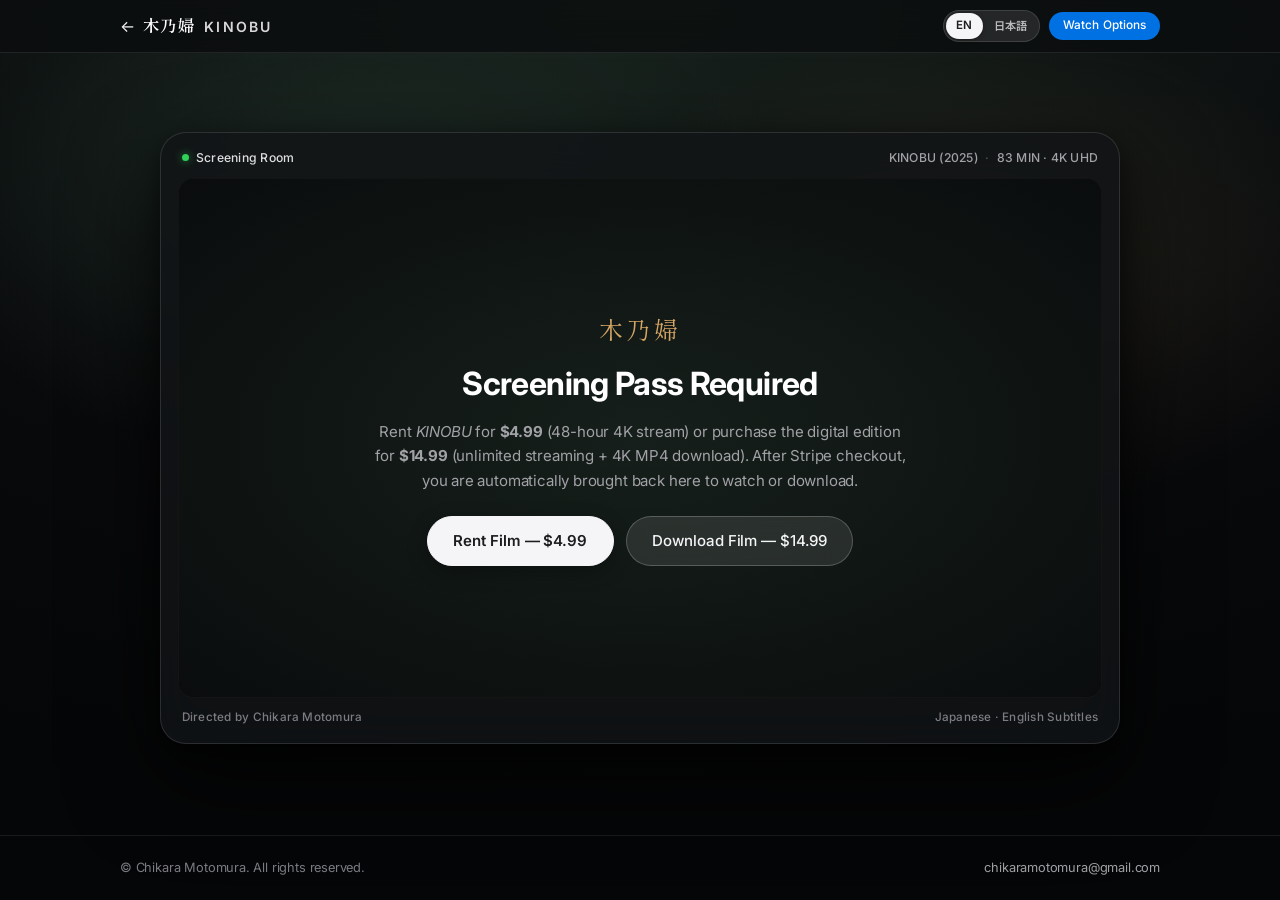
==== watch.html @ b0a020ab "Initial release: KINOBU (木乃婦) bilingual Apple Modern website & Stripe connector" ====
<!doctype html>
<html lang="en">
<head>
  <meta charset="utf-8">
  <meta name="viewport" content="width=device-width, initial-scale=1, viewport-fit=cover">
  <meta name="robots" content="noindex, nofollow">
  <title>Screening Room — KINOBU (木乃婦)</title>
  <link rel="icon" type="image/svg+xml" href="assets/favicon.svg">
  <meta name="theme-color" content="#090a0b">

  <link rel="preconnect" href="https://fonts.googleapis.com">
  <link rel="preconnect" href="https://fonts.gstatic.com" crossorigin>
  <link href="https://fonts.googleapis.com/css2?family=Inter:wght@300;400;500;600;700&family=Noto+Sans+JP:wght@400;500;600;700&family=Shippori+Mincho:wght@400;500;600&display=swap" rel="stylesheet">

  <link rel="stylesheet" href="styles.css">
</head>
<body class="watch-room" id="watch-player-root">
  <a class="skip-link" href="#watch-screen" data-i18n="watchRoom.skip">Skip to player</a>

  <!-- Frosted Glass Screening Room Bar -->
  <nav class="site-nav" aria-label="Screening room navigation">
    <div class="site-nav-inner">
      <a class="site-nav-brand" href="./" data-i18n-aria="watchRoom.backAria">
        <span aria-hidden="true">&larr;</span>
        <span class="brand-kanji" lang="ja">木乃婦</span>
        <span class="brand-roman">KINOBU</span>
      </a>

      <div class="site-nav-controls">
        <div class="lang-switch" role="group" aria-label="Language">
          <button type="button" class="lang-btn is-active" data-set-lang="en" aria-pressed="true" lang="en">EN</button>
          <button type="button" class="lang-btn" data-set-lang="ja" aria-pressed="false" lang="ja">日本語</button>
        </div>
        <a class="nav-watch-pill" href="./#watch" id="watch-nav-upgrade" data-i18n="watchRoom.options">Watch Options</a>
      </div>
    </div>
  </nav>

  <main class="watch-main" id="watch-screen">
    <div class="hero-ambient" aria-hidden="true"></div>

    <div class="watch-stage">
      <div class="cinema-frame" role="region" aria-label="KINOBU full film player" data-i18n-aria="watchRoom.vfAria">
        <div class="cinema-bar cinema-bar--top">
          <div class="cinema-meta">
            <span class="cinema-live-dot" aria-hidden="true"></span>
            <span id="watch-hud-mode" data-i18n="watchRoom.modeDefault">Screening Room</span>
          </div>
          <div class="cinema-meta cinema-meta--dim">
            <span class="watch-hide-xs">KINOBU (2025)</span>
            <span class="cinema-sep watch-hide-xs" aria-hidden="true">&middot;</span>
            <span>83 MIN &middot; 4K UHD</span>
          </div>
        </div>

        <div class="cinema-screen" id="watch-cinema-screen">
          <video
            id="film-video"
            controls
            playsinline
            preload="metadata"
            controlslist="nodownload"
            poster="assets/trailer-poster.jpg"
            hidden
          ></video>

          <div class="watch-gate-message" id="watch-gate">
            <span class="watch-gate-seal" lang="ja" aria-hidden="true">木乃婦</span>
            <h1 class="watch-gate-title" id="watch-gate-title" data-i18n="watchRoom.gateTitle">Screening Pass Required</h1>
            <p class="watch-gate-copy" id="watch-gate-copy" data-i18n-html="watchRoom.gateCopy">
              Rent <em>KINOBU</em> for <strong>$4.99</strong> (48-hour 4K stream) or purchase the digital edition for <strong>$14.99</strong> (unlimited streaming + 4K MP4 download). After Stripe checkout, you are automatically brought back here to watch or download.
            </p>
            <div class="watch-gate-actions">
              <a class="btn btn--hero-primary" id="watch-gate-rent" href="./#watch" rel="noopener" data-i18n="watchRoom.gateRentCta">Rent Film — $4.99</a>
              <a class="btn btn--hero-secondary" id="watch-gate-download" href="./#watch" rel="noopener" data-i18n="watchRoom.gateDownloadCta">Download Film — $14.99</a>
            </div>
          </div>
        </div>

        <div class="cinema-bar cinema-bar--bottom" aria-hidden="true">
          <span data-i18n="watchRoom.hudDir">Directed by Chikara Motomura</span>
          <span data-i18n="watchRoom.hudAudio">Japanese · English Subtitles</span>
        </div>
      </div>

      <!-- Post-purchase playback & download controls bar -->
      <div class="watch-controls-bar" id="watch-controls-bar" hidden>
        <p class="watch-expiry" id="watch-expiry"></p>
        <div class="watch-download-group">
          <a class="btn btn--hero-primary" id="watch-download-en" href="#" download hidden data-i18n="watchRoom.downloadEn">Download 4K MP4 (EN Subtitles)</a>
          <a class="btn btn--hero-secondary" id="watch-download-ja" href="#" download hidden data-i18n="watchRoom.downloadJa">Download 4K MP4 (Original · No Sub)</a>
        </div>
      </div>
    </div>
  </main>

  <footer class="watch-footer" aria-label="Footer">
    <div class="watch-footer-inner">
      <span data-i18n="footer.rights">&copy; Chikara Motomura. All rights reserved.</span>
      <a href="mailto:chikaramotomura@gmail.com" data-site-email="text">chikaramotomura@gmail.com</a>
    </div>
  </footer>

  <script src="config.js"></script>
  <script src="site.js"></script>
</body>
</html>
---- styles.css ----
/* ==========================================================================
   KINOBU (木乃婦) — Food, Tradition, and Identity
   Apple Modern Design System · Responsive · Accessible · Bilingual (EN / 日本語)
   ========================================================================== */

:root {
  /* Apple Modern Palette + Subtle Kyoto Kinobu Accents */
  --cinema-bg: #08090a;
  --cinema-elevated: #121416;
  --cinema-glass: rgba(22, 24, 27, 0.72);
  --cinema-border: rgba(255, 255, 255, 0.12);
  --cinema-border-strong: rgba(255, 255, 255, 0.22);

  --canvas: #f5f5f7;
  --surface: #ffffff;
  --surface-subtle: #fbfbfd;

  --ink: #1d1d1f;
  --ink-secondary: #515154;
  --ink-muted: #6e6e73;
  --ink-soft: #86868b;

  --hero-text: #f5f5f7;
  --hero-muted: #a1a1a6;
  --hero-dim: #7c7c82;

  --kyoto-pine: #2f4a3c;
  --kyoto-pine-light: #436854;
  --kyoto-sage-tint: rgba(47, 74, 60, 0.08);
  --kyoto-lantern: #d4a564;

  --apple-blue: #0071e3;
  --apple-blue-hover: #0077ed;

  --hairline: rgba(0, 0, 0, 0.08);
  --hairline-strong: rgba(0, 0, 0, 0.14);

  --shadow-card: 0 10px 34px rgba(0, 0, 0, 0.045), 0 1px 3px rgba(0, 0, 0, 0.03);
  --shadow-card-hover: 0 20px 48px rgba(0, 0, 0, 0.085), 0 2px 6px rgba(0, 0, 0, 0.04);
  --shadow-cinema: 0 34px 90px rgba(0, 0, 0, 0.72), 0 8px 24px rgba(0, 0, 0, 0.45);

  --radius-xl: 26px;
  --radius-lg: 20px;
  --radius-md: 14px;
  --radius-pill: 980px;

  --font-sans: -apple-system, BlinkMacSystemFont, "SF Pro Display", "SF Pro Text", "Inter", "Hiragino Kaku Gothic ProN", "Noto Sans JP", "Helvetica Neue", Arial, sans-serif;
  --font-ja-sans: "Hiragino Kaku Gothic ProN", "Noto Sans JP", "Yu Gothic", -apple-system, BlinkMacSystemFont, sans-serif;
  --font-mincho: "Shippori Mincho", "Hiragino Mincho ProN", "Yu Mincho", Georgia, serif;

  --max-wide: 1080px;
  --max-reading: 820px;
}

*,
*::before,
*::after {
  box-sizing: border-box;
}

html {
  font-size: 16px;
  scroll-behavior: smooth;
  -webkit-text-size-adjust: 100%;
  background-color: var(--canvas);
  color: var(--ink);
}

@media (prefers-reduced-motion: reduce) {
  html {
    scroll-behavior: auto;
  }
  *,
  *::before,
  *::after {
    animation-duration: 0.001ms !important;
    animation-iteration-count: 1 !important;
    transition-duration: 0.001ms !important;
  }
}

body {
  margin: 0;
  font-family: var(--font-sans);
  font-weight: 400;
  line-height: 1.62;
  letter-spacing: -0.011em;
  color: var(--ink);
  background-color: var(--canvas);
  overflow-x: clip;
  text-rendering: optimizeLegibility;
  -webkit-font-smoothing: antialiased;
  -moz-osx-font-smoothing: grayscale;
}

html[lang="ja"] body {
  font-family: var(--font-ja-sans);
  line-height: 1.82;
  letter-spacing: 0.01em;
}

img,
iframe,
video {
  display: block;
  max-width: 100%;
}

[hidden] {
  display: none !important;
}

a {
  color: inherit;
  text-underline-offset: 0.2em;
  text-decoration-thickness: 1px;
}

.nowrap {
  white-space: nowrap;
}

.sr-only {
  position: absolute;
  width: 1px;
  height: 1px;
  padding: 0;
  margin: -1px;
  overflow: hidden;
  clip: rect(0, 0, 0, 0);
  white-space: nowrap;
  border: 0;
}

/* Focus rings */
:focus-visible {
  outline: 2px solid var(--apple-blue);
  outline-offset: 3px;
}

.site-nav :focus-visible,
.hero :focus-visible,
.watch-room :focus-visible,
.lightbox :focus-visible {
  outline: 2px solid #ffffff;
  outline-offset: 3px;
}

/* Skip link */
.skip-link {
  position: absolute;
  top: -120px;
  left: 1rem;
  z-index: 1000;
  padding: 0.6rem 1.15rem;
  background: var(--surface);
  color: var(--ink);
  border-radius: var(--radius-pill);
  font-weight: 600;
  font-size: 0.88rem;
  text-decoration: none;
  box-shadow: 0 8px 24px rgba(0, 0, 0, 0.28);
}

.skip-link:focus {
  top: 0.75rem;
}

/* ==========================================================================
   GLOBAL FROSTED-GLASS APPLE NAVIGATION BAR
   ========================================================================== */

.site-nav {
  position: sticky;
  top: 0;
  z-index: 200;
  background-color: rgba(12, 13, 15, 0.78);
  backdrop-filter: saturate(180%) blur(22px);
  -webkit-backdrop-filter: saturate(180%) blur(22px);
  border-bottom: 1px solid rgba(255, 255, 255, 0.09);
  color: var(--hero-text);
}

.site-nav-inner {
  position: relative;
  max-width: var(--max-wide);
  margin: 0 auto;
  min-height: 52px;
  padding: 0.4rem 1.25rem;
  display: flex;
  align-items: center;
  justify-content: space-between;
  gap: 0.85rem;
}

.site-nav-brand {
  display: inline-flex;
  align-items: baseline;
  gap: 0.48rem;
  text-decoration: none;
  color: var(--hero-text);
  white-space: nowrap;
}

.brand-kanji {
  font-family: var(--font-mincho);
  font-weight: 600;
  font-size: 1.04rem;
  letter-spacing: 0.06em;
  color: #ffffff;
}

.brand-roman {
  font-family: var(--font-sans);
  font-weight: 600;
  font-size: 0.88rem;
  letter-spacing: 0.16em;
  text-transform: uppercase;
  color: rgba(245, 245, 247, 0.88);
}

.site-nav-links {
  display: none;
}

/* Desktop inline links */
@media (min-width: 920px) {
  .site-nav-links {
    display: flex;
    align-items: center;
    gap: 1.45rem;
  }

  .site-nav-links a {
    font-size: 0.78rem;
    font-weight: 400;
    letter-spacing: 0.01em;
    color: rgba(245, 245, 247, 0.76);
    text-decoration: none;
    transition: color 160ms ease;
    white-space: nowrap;
  }

  .site-nav-links a:hover {
    color: #ffffff;
  }

  .menu-toggle {
    display: none !important;
  }
}

/* Mobile glass dropdown */
@media (max-width: 919px) {
  .site-nav.is-open .site-nav-links {
    position: absolute;
    top: 100%;
    left: 0;
    right: 0;
    display: flex;
    flex-direction: column;
    padding: 0.65rem 1.35rem 1.15rem;
    background: rgba(14, 15, 18, 0.96);
    backdrop-filter: saturate(180%) blur(24px);
    -webkit-backdrop-filter: saturate(180%) blur(24px);
    border-bottom: 1px solid rgba(255, 255, 255, 0.14);
    box-shadow: 0 20px 44px rgba(0, 0, 0, 0.5);
  }

  .site-nav-links a {
    padding: 0.72rem 0;
    font-size: 0.92rem;
    font-weight: 500;
    color: rgba(245, 245, 247, 0.86);
    text-decoration: none;
    border-bottom: 1px solid rgba(255, 255, 255, 0.07);
  }

  .site-nav-links a:last-child {
    border-bottom: 0;
  }
}

.site-nav-controls {
  display: flex;
  align-items: center;
  gap: 0.55rem;
}

/* Apple Segmented Language Pill Switcher */
.lang-switch {
  display: inline-flex;
  align-items: center;
  padding: 2px;
  border-radius: var(--radius-pill);
  background: rgba(255, 255, 255, 0.1);
  border: 1px solid rgba(255, 255, 255, 0.12);
}

.lang-btn {
  appearance: none;
  border: 0;
  background: transparent;
  color: rgba(245, 245, 247, 0.72);
  font-family: var(--font-sans);
  font-weight: 600;
  font-size: 0.72rem;
  letter-spacing: 0.04em;
  line-height: 1;
  min-height: 26px;
  padding: 0.28rem 0.65rem;
  border-radius: var(--radius-pill);
  cursor: pointer;
  transition: background-color 160ms ease, color 160ms ease, box-shadow 160ms ease;
}

.lang-btn[lang="ja"] {
  font-family: var(--font-ja-sans);
  font-size: 0.7rem;
  letter-spacing: 0.01em;
}

.lang-btn:hover:not(.is-active) {
  color: #ffffff;
}

.lang-btn.is-active {
  background: #f5f5f7;
  color: #1d1d1f;
  box-shadow: 0 1px 4px rgba(0, 0, 0, 0.28);
}

.nav-watch-pill {
  display: none;
  align-items: center;
  justify-content: center;
  min-height: 28px;
  padding: 0.28rem 0.85rem;
  border-radius: var(--radius-pill);
  background: var(--apple-blue);
  color: #ffffff;
  font-size: 0.74rem;
  font-weight: 500;
  letter-spacing: 0.01em;
  text-decoration: none;
  white-space: nowrap;
  transition: background-color 150ms ease, transform 150ms ease;
}

.nav-watch-pill:hover {
  background: var(--apple-blue-hover);
}

@media (min-width: 560px) {
  .nav-watch-pill {
    display: inline-flex;
  }
}

.menu-toggle {
  appearance: none;
  background: rgba(255, 255, 255, 0.1);
  color: #f5f5f7;
  border: 1px solid rgba(255, 255, 255, 0.14);
  border-radius: var(--radius-pill);
  font-family: inherit;
  font-weight: 500;
  font-size: 0.75rem;
  min-height: 30px;
  padding: 0.28rem 0.78rem;
  cursor: pointer;
  transition: background-color 150ms ease;
}

.menu-toggle:hover {
  background: rgba(255, 255, 255, 0.18);
}

/* ==========================================================================
   1. APPLE TV+ DARK CINEMA HERO & TRAILER STAGE
   ========================================================================== */

.hero {
  position: relative;
  background: radial-gradient(120% 90% at 50% 0%, #17211c 0%, #0b0d0e 52%, #070809 100%);
  color: var(--hero-text);
  padding: 3.4rem 1.25rem 4.5rem;
  overflow: hidden;
  isolation: isolate;
}

.hero-ambient {
  position: absolute;
  inset: 0;
  z-index: -1;
  pointer-events: none;
  background:
    radial-gradient(640px 380px at 26% 18%, rgba(67, 104, 84, 0.22), transparent 70%),
    radial-gradient(560px 340px at 76% 28%, rgba(212, 165, 100, 0.11), transparent 72%);
}

.hero-inner {
  max-width: var(--max-wide);
  margin: 0 auto;
}

.hero-header {
  max-width: 780px;
  margin: 0 auto 2.6rem;
  text-align: center;
}

.laurel-pill {
  display: inline-flex;
  align-items: center;
  gap: 0.5rem;
  padding: 0.36rem 0.95rem;
  margin-bottom: 1.4rem;
  border-radius: var(--radius-pill);
  background: rgba(255, 255, 255, 0.07);
  border: 1px solid rgba(255, 255, 255, 0.14);
  font-size: 0.74rem;
  font-weight: 500;
  letter-spacing: 0.06em;
  text-transform: uppercase;
  color: rgba(245, 245, 247, 0.88);
}

html[lang="ja"] .laurel-pill {
  letter-spacing: 0.04em;
  font-size: 0.73rem;
}

.laurel-dot {
  width: 6px;
  height: 6px;
  border-radius: 50%;
  background: var(--kyoto-lantern);
  box-shadow: 0 0 10px rgba(212, 165, 100, 0.75);
}

.hero-title {
  margin: 0;
  display: flex;
  flex-wrap: wrap;
  align-items: baseline;
  justify-content: center;
  gap: 0.32em 0.45em;
  line-height: 1.04;
}

.hero-title-kanji {
  font-family: var(--font-mincho);
  font-weight: 500;
  font-size: clamp(2.55rem, 6.6vw, 4.35rem);
  letter-spacing: 0.06em;
  color: #ffffff;
}

.hero-title-roman {
  font-family: var(--font-sans);
  font-weight: 300;
  font-size: clamp(2.55rem, 6.8vw, 4.5rem);
  letter-spacing: 0.12em;
  text-transform: uppercase;
  color: #ffffff;
}

.hero-subtitle {
  margin: 0.65rem 0 0;
  font-family: var(--font-sans);
  font-weight: 300;
  font-style: italic;
  font-size: clamp(1.05rem, 2.3vw, 1.38rem);
  letter-spacing: 0.08em;
  text-transform: uppercase;
  color: rgba(245, 245, 247, 0.86);
}

html[lang="ja"] .hero-subtitle {
  font-family: var(--font-mincho);
  font-style: normal;
  font-weight: 500;
  letter-spacing: 0.14em;
  font-size: clamp(1rem, 2.1vw, 1.26rem);
}

.hero-byline {
  margin: 0.95rem 0 0.35rem;
  font-size: 1.02rem;
  font-weight: 400;
  color: rgba(245, 245, 247, 0.9);
}

.hero-facts {
  margin: 0;
  font-size: 0.82rem;
  font-weight: 400;
  letter-spacing: 0.03em;
  color: var(--hero-muted);
}

.hero-actions {
  margin-top: 1.75rem;
  display: flex;
  flex-wrap: wrap;
  align-items: center;
  justify-content: center;
  gap: 0.75rem;
}

/* ==========================================================================
   APPLE MODERN PILL & CARD BUTTONS
   ========================================================================== */

.btn {
  display: inline-flex;
  align-items: center;
  justify-content: center;
  gap: 0.45rem;
  min-height: 46px;
  padding: 0.72rem 1.6rem;
  border-radius: var(--radius-pill);
  font-family: inherit;
  font-weight: 500;
  font-size: 0.94rem;
  letter-spacing: -0.005em;
  text-align: center;
  text-decoration: none;
  border: 1px solid transparent;
  cursor: pointer;
  transition:
    background-color 180ms cubic-bezier(0.25, 0.1, 0.25, 1),
    color 180ms cubic-bezier(0.25, 0.1, 0.25, 1),
    border-color 180ms ease,
    transform 180ms ease,
    box-shadow 180ms ease;
}

.btn:active:not(:disabled):not(.is-disabled) {
  transform: scale(0.985);
}

.btn--hero-primary {
  background: #f5f5f7;
  color: #1d1d1f;
  border-color: #f5f5f7;
  font-weight: 600;
  box-shadow: 0 6px 20px rgba(0, 0, 0, 0.28);
}

.btn--hero-primary:hover {
  background: #ffffff;
  border-color: #ffffff;
  box-shadow: 0 10px 28px rgba(255, 255, 255, 0.14);
}

.btn--hero-secondary {
  background: rgba(255, 255, 255, 0.1);
  color: #f5f5f7;
  border-color: rgba(255, 255, 255, 0.22);
  backdrop-filter: blur(12px);
  -webkit-backdrop-filter: blur(12px);
}

.btn--hero-secondary:hover {
  background: rgba(255, 255, 255, 0.18);
  border-color: rgba(255, 255, 255, 0.38);
}

.btn--ticket {
  width: 100%;
  background: var(--ink);
  color: #ffffff;
  border-color: var(--ink);
  font-weight: 600;
  min-height: 50px;
}

.btn--ticket:hover:not(:disabled):not([aria-disabled="true"]) {
  background: #000000;
  box-shadow: 0 8px 22px rgba(0, 0, 0, 0.18);
}

.btn--ticket-featured {
  width: 100%;
  background: #ffffff;
  color: #1d1d1f;
  border-color: #ffffff;
  font-weight: 600;
  min-height: 50px;
}

.btn--ticket-featured:hover:not(:disabled):not([aria-disabled="true"]) {
  background: #f5f5f7;
  box-shadow: 0 8px 24px rgba(0, 0, 0, 0.3);
}

/* Clean Apple Ready-for-Stripe Disabled State */
.btn:disabled,
.btn[aria-disabled="true"],
.btn.is-disabled {
  cursor: not-allowed;
  pointer-events: none;
  box-shadow: none;
}

.ticket-card:not(.ticket-card--featured) .btn.is-disabled {
  background: #ebebf0;
  color: #6e6e73;
  border-color: rgba(0, 0, 0, 0.06);
}

.ticket-card--featured .btn.is-disabled {
  background: rgba(255, 255, 255, 0.14);
  color: rgba(245, 245, 247, 0.72);
  border-color: rgba(255, 255, 255, 0.14);
}

/* ==========================================================================
   APPLE CINEMA TRAILER PLAYER FRAME
   ========================================================================== */

.trailer-stage {
  max-width: 960px;
  margin: 0 auto;
  scroll-margin-top: 68px;
}

.cinema-frame {
  position: relative;
  border-radius: var(--radius-xl);
  background: rgba(18, 20, 22, 0.82);
  border: 1px solid var(--cinema-border);
  padding: 0.75rem;
  box-shadow: var(--shadow-cinema);
  backdrop-filter: blur(20px);
  -webkit-backdrop-filter: blur(20px);
}

@media (min-width: 680px) {
  .cinema-frame {
    padding: 0.95rem 1.05rem;
  }
}

.cinema-bar {
  display: flex;
  flex-wrap: wrap;
  align-items: center;
  justify-content: space-between;
  gap: 0.55rem;
  padding: 0 0.25rem;
  font-size: 0.76rem;
  font-weight: 500;
  letter-spacing: 0.02em;
  color: var(--hero-muted);
}

.cinema-bar--top {
  margin-bottom: 0.65rem;
}

.cinema-bar--bottom {
  margin-top: 0.65rem;
  font-size: 0.73rem;
  color: var(--hero-dim);
}

.cinema-meta {
  display: inline-flex;
  align-items: center;
  gap: 0.45rem;
  color: rgba(245, 245, 247, 0.9);
}

.cinema-meta--dim {
  color: var(--hero-muted);
}

.cinema-live-dot {
  width: 7px;
  height: 7px;
  border-radius: 50%;
  background: #30d158;
  box-shadow: 0 0 8px rgba(48, 209, 88, 0.6);
}

.cinema-sep {
  opacity: 0.45;
}

/* Subtitle Version Segmented Pill */
.sub-toggle {
  display: inline-flex;
  align-items: center;
  padding: 2px;
  border-radius: var(--radius-pill);
  background: rgba(255, 255, 255, 0.08);
  border: 1px solid rgba(255, 255, 255, 0.12);
}

.sub-btn {
  appearance: none;
  border: 0;
  background: transparent;
  color: rgba(245, 245, 247, 0.68);
  font-family: inherit;
  font-size: 0.71rem;
  font-weight: 500;
  padding: 0.26rem 0.68rem;
  border-radius: var(--radius-pill);
  cursor: pointer;
  transition: background-color 150ms ease, color 150ms ease;
}

.sub-btn:hover:not(.is-active) {
  color: #ffffff;
}

.sub-btn.is-active {
  background: rgba(255, 255, 255, 0.2);
  color: #ffffff;
  font-weight: 600;
}

.cinema-screen {
  position: relative;
  width: 100%;
  aspect-ratio: 16 / 9;
  border-radius: 16px;
  background: #000000;
  overflow: hidden;
  border: 1px solid rgba(255, 255, 255, 0.08);
}

.cinema-screen video,
.cinema-screen iframe {
  position: absolute;
  inset: 0;
  width: 100%;
  height: 100%;
  border: 0;
  background: #000000;
  object-fit: contain;
}

.cinema-play-overlay {
  position: absolute;
  inset: 0;
  z-index: 2;
  width: 100%;
  height: 100%;
  appearance: none;
  border: 0;
  padding: 0;
  background: linear-gradient(180deg, rgba(0, 0, 0, 0.08) 0%, rgba(0, 0, 0, 0.38) 100%);
  display: flex;
  align-items: center;
  justify-content: center;
  cursor: pointer;
  transition: background-color 200ms ease;
}

.cinema-play-overlay[hidden] {
  display: none !important;
}

.cinema-play-pill {
  display: inline-flex;
  align-items: center;
  gap: 0.65rem;
  padding: 0.85rem 1.65rem;
  border-radius: var(--radius-pill);
  background: rgba(24, 25, 28, 0.72);
  backdrop-filter: saturate(180%) blur(24px);
  -webkit-backdrop-filter: saturate(180%) blur(24px);
  border: 1px solid rgba(255, 255, 255, 0.28);
  color: #ffffff;
  font-family: inherit;
  font-weight: 600;
  font-size: 0.95rem;
  letter-spacing: 0.01em;
  box-shadow: 0 14px 38px rgba(0, 0, 0, 0.48);
  transition: transform 200ms cubic-bezier(0.25, 0.1, 0.25, 1), background-color 200ms ease;
}

.cinema-play-overlay:hover .cinema-play-pill {
  transform: scale(1.04);
  background: rgba(255, 255, 255, 0.94);
  color: #1d1d1f;
}

.cinema-play-icon {
  width: 0;
  height: 0;
  border-style: solid;
  border-width: 6px 0 6px 11px;
  border-color: transparent transparent transparent currentColor;
  margin-left: 2px;
}

/* ==========================================================================
   MAIN APPLE EDITORIAL LAYOUT & SECTION HEADERS
   ========================================================================== */

.page-main {
  max-width: var(--max-wide);
  margin: 0 auto;
  padding: 0 1.25rem 2rem;
}

.section {
  padding: 4.75rem 0;
  border-bottom: 1px solid var(--hairline);
  scroll-margin-top: 58px;
}

.section:last-of-type {
  border-bottom: 0;
}

.section-intro {
  max-width: 700px;
  margin-bottom: 2.4rem;
}

.section-eyebrow {
  margin: 0 0 0.5rem;
  font-size: 0.78rem;
  font-weight: 600;
  letter-spacing: 0.08em;
  text-transform: uppercase;
  color: var(--kyoto-pine);
}

.section-title {
  margin: 0;
  font-weight: 700;
  font-size: clamp(1.95rem, 4.2vw, 2.85rem);
  line-height: 1.1;
  letter-spacing: -0.028em;
  color: var(--ink);
  text-wrap: balance;
}

html[lang="ja"] .section-title {
  font-size: clamp(1.65rem, 3.6vw, 2.35rem);
  line-height: 1.28;
  letter-spacing: -0.01em;
}

.section-lead {
  margin: 0.85rem 0 0;
  font-size: 1.1rem;
  line-height: 1.55;
  color: var(--ink-muted);
  text-wrap: pretty;
}

/* ==========================================================================
   2. WATCH — RENT ($4.99) & DOWNLOAD ($14.99) APPLE BENTO CARDS
   ========================================================================== */

.tickets-grid {
  display: grid;
  grid-template-columns: 1fr;
  gap: 1.35rem;
}

@media (min-width: 760px) {
  .tickets-grid {
    grid-template-columns: repeat(2, minmax(0, 1fr));
    gap: 1.6rem;
  }
}

.ticket-card {
  display: flex;
  flex-direction: column;
  justify-content: space-between;
  padding: 2rem 1.85rem;
  border-radius: var(--radius-xl);
  background: var(--surface);
  border: 1px solid var(--hairline);
  box-shadow: var(--shadow-card);
  transition: transform 220ms ease, box-shadow 220ms ease;
}

.ticket-card:hover {
  transform: translateY(-2px);
  box-shadow: var(--shadow-card-hover);
}

/* Featured Ownership / Download Card (Dark Obsidian + Kyoto Pine Glow) */
.ticket-card--featured {
  background: linear-gradient(160deg, #17211c 0%, #101214 55%, #0c0d0f 100%);
  color: #f5f5f7;
  border-color: rgba(255, 255, 255, 0.12);
  box-shadow: 0 20px 50px rgba(0, 0, 0, 0.18);
}

.ticket-card--featured:hover {
  box-shadow: 0 26px 60px rgba(0, 0, 0, 0.24);
}

.ticket-badge-row {
  margin-bottom: 1rem;
}

.ticket-pill {
  display: inline-flex;
  align-items: center;
  padding: 0.28rem 0.78rem;
  border-radius: var(--radius-pill);
  font-size: 0.73rem;
  font-weight: 600;
  letter-spacing: 0.04em;
  text-transform: uppercase;
  background: var(--kyoto-sage-tint);
  color: var(--kyoto-pine);
}

.ticket-pill--accent {
  background: rgba(212, 165, 100, 0.16);
  color: #ebd0a7;
  border: 1px solid rgba(212, 165, 100, 0.28);
}

.ticket-top {
  display: flex;
  align-items: baseline;
  justify-content: space-between;
  gap: 1rem;
  padding-bottom: 1.1rem;
  margin-bottom: 1.1rem;
  border-bottom: 1px solid var(--hairline);
}

.ticket-card--featured .ticket-top {
  border-bottom-color: rgba(255, 255, 255, 0.12);
}

.ticket-label {
  margin: 0;
  font-size: 1.45rem;
  font-weight: 700;
  letter-spacing: -0.02em;
}

html[lang="ja"] .ticket-label {
  font-size: 1.22rem;
  letter-spacing: 0;
}

.ticket-price {
  font-size: 2.1rem;
  font-weight: 700;
  letter-spacing: -0.03em;
  line-height: 1;
  white-space: nowrap;
}

.ticket-terms {
  margin: 0 0 1.25rem;
  font-size: 0.95rem;
  line-height: 1.58;
  color: var(--ink-secondary);
}

.ticket-card--featured .ticket-terms {
  color: rgba(245, 245, 247, 0.8);
}

.ticket-features {
  list-style: none;
  padding: 0;
  margin: 0 0 1.85rem;
  display: flex;
  flex-direction: column;
  gap: 0.65rem;
}

.ticket-features li {
  position: relative;
  padding-left: 1.55rem;
  font-size: 0.89rem;
  line-height: 1.48;
  color: var(--ink-secondary);
}

.ticket-card--featured .ticket-features li {
  color: rgba(245, 245, 247, 0.86);
}

.ticket-features li::before {
  content: "✓";
  position: absolute;
  left: 0;
  top: 0.02em;
  font-weight: 700;
  font-size: 0.85rem;
  color: var(--kyoto-pine);
}

.ticket-card--featured .ticket-features li::before {
  color: var(--kyoto-lantern);
}

.ticket-action {
  margin-top: auto;
}

.ticket-status {
  margin: 0.65rem 0 0;
  text-align: center;
  font-size: 0.79rem;
  font-weight: 500;
  color: var(--ink-muted);
}

.ticket-card--featured .ticket-status {
  color: rgba(245, 245, 247, 0.62);
}

.checkout-trust-bar {
  margin-top: 1.45rem;
  padding: 1rem 1.35rem;
  border-radius: var(--radius-lg);
  background: rgba(255, 255, 255, 0.66);
  border: 1px solid var(--hairline);
  display: flex;
  flex-wrap: wrap;
  align-items: center;
  justify-content: space-between;
  gap: 0.75rem 1.5rem;
  font-size: 0.83rem;
  color: var(--ink-muted);
}

.trust-item {
  display: inline-flex;
  align-items: center;
  gap: 0.5rem;
}

.trust-icon {
  width: 17px;
  height: 17px;
  flex-shrink: 0;
  color: var(--kyoto-pine);
}

.screening-room-link {
  font-weight: 500;
  color: var(--apple-blue);
  text-decoration: none;
}

.screening-room-link:hover {
  text-decoration: underline;
}

/* ==========================================================================
   3. THE FILM — EPIGRAPH, SYNOPSIS, PILLARS & POSTER SHOWCASE
   ========================================================================== */

.kyoto-epigraph {
  margin: 0 0 2.2rem;
  padding: 1.85rem 2rem;
  border-radius: var(--radius-xl);
  background: linear-gradient(135deg, #24382d 0%, #18261f 100%);
  color: #f5f5f7;
  box-shadow: var(--shadow-card);
}

.kyoto-epigraph p {
  margin: 0;
  font-family: var(--font-mincho);
  font-size: clamp(1.04rem, 1.9vw, 1.22rem);
  line-height: 1.85;
  color: rgba(245, 245, 247, 0.95);
}

.logline {
  max-width: var(--max-reading);
  margin: 0 0 1.4rem;
  font-size: clamp(1.2rem, 2.2vw, 1.42rem);
  font-weight: 600;
  line-height: 1.48;
  letter-spacing: -0.016em;
  color: var(--ink);
  text-wrap: pretty;
}

html[lang="ja"] .logline {
  font-size: clamp(1.08rem, 1.9vw, 1.25rem);
  line-height: 1.75;
  letter-spacing: 0;
}

.prose {
  max-width: var(--max-reading);
  font-size: 1.03rem;
  color: var(--ink-secondary);
}

.prose p {
  margin: 0 0 1.15rem;
}

.prose p:last-child {
  margin-bottom: 0;
}

/* Three Bento Pillars */
.pillars-grid {
  margin-top: 2.5rem;
  display: grid;
  grid-template-columns: 1fr;
  gap: 1.15rem;
}

@media (min-width: 780px) {
  .pillars-grid {
    grid-template-columns: repeat(3, minmax(0, 1fr));
  }
}

.pillar-card {
  padding: 1.75rem 1.6rem;
  border-radius: var(--radius-xl);
  background: var(--surface);
  border: 1px solid var(--hairline);
  box-shadow: var(--shadow-card);
}

.pillar-kanji {
  display: inline-block;
  margin-bottom: 0.65rem;
  font-family: var(--font-mincho);
  font-size: 1.55rem;
  font-weight: 600;
  color: var(--kyoto-pine);
}

.pillar-title {
  margin: 0 0 0.5rem;
  font-size: 1.15rem;
  font-weight: 700;
  letter-spacing: -0.015em;
  color: var(--ink);
}

.pillar-copy {
  margin: 0;
  font-size: 0.92rem;
  line-height: 1.6;
  color: var(--ink-muted);
}

/* Poster + Technical Specs Split Bento */
.poster-showcase {
  margin-top: 2.5rem;
  display: grid;
  grid-template-columns: 1fr;
  gap: 1.5rem;
  align-items: stretch;
}

@media (min-width: 820px) {
  .poster-showcase {
    grid-template-columns: 330px minmax(0, 1fr);
  }
}

.poster-card {
  margin: 0;
  padding: 0.85rem;
  border-radius: var(--radius-xl);
  background: var(--surface);
  border: 1px solid var(--hairline);
  box-shadow: var(--shadow-card);
  display: flex;
  align-items: center;
  justify-content: center;
}

.poster-card img {
  width: 100%;
  height: auto;
  border-radius: 14px;
  aspect-ratio: 2 / 3;
  object-fit: cover;
}

.specs-card {
  padding: 2.1rem 2rem;
  border-radius: var(--radius-xl);
  background: var(--surface);
  border: 1px solid var(--hairline);
  box-shadow: var(--shadow-card);
  display: flex;
  flex-direction: column;
  justify-content: center;
}

.specs-eyebrow {
  margin: 0 0 0.35rem;
  font-size: 0.75rem;
  font-weight: 600;
  letter-spacing: 0.08em;
  text-transform: uppercase;
  color: var(--ink-soft);
}

.specs-heading {
  margin: 0 0 1.5rem;
  font-size: clamp(1.35rem, 2.4vw, 1.7rem);
  font-weight: 700;
  letter-spacing: -0.02em;
  color: var(--ink);
}

.specs-grid {
  margin: 0;
  display: grid;
  grid-template-columns: 1fr;
  gap: 1rem 1.75rem;
}

@media (min-width: 560px) {
  .specs-grid {
    grid-template-columns: repeat(2, minmax(0, 1fr));
  }
}

.spec-item {
  padding-top: 0.85rem;
  border-top: 1px solid var(--hairline);
}

.spec-item dt {
  font-size: 0.76rem;
  font-weight: 600;
  text-transform: uppercase;
  letter-spacing: 0.05em;
  color: var(--ink-soft);
  margin-bottom: 0.22rem;
}

.spec-item dd {
  margin: 0;
  font-size: 0.93rem;
  font-weight: 500;
  color: var(--ink);
  line-height: 1.45;
}

/* ==========================================================================
   4. FILM STILLS — APPLE BENTO GALLERY + FULLSCREEN LIGHTBOX
   ========================================================================== */

.stills-bento {
  display: grid;
  grid-template-columns: 1fr;
  gap: 1.25rem;
}

@media (min-width: 720px) {
  .stills-bento {
    grid-template-columns: repeat(2, minmax(0, 1fr));
  }

  .still-card--wide {
    grid-column: span 2;
  }
}

.still-card {
  margin: 0;
  border-radius: var(--radius-xl);
  background: var(--surface);
  border: 1px solid var(--hairline);
  box-shadow: var(--shadow-card);
  overflow: hidden;
  transition: transform 220ms ease, box-shadow 220ms ease;
}

.still-card:hover {
  transform: translateY(-2px);
  box-shadow: var(--shadow-card-hover);
}

.still-trigger {
  appearance: none;
  display: block;
  width: 100%;
  padding: 0;
  margin: 0;
  border: 0;
  background: #0b0c0d;
  cursor: zoom-in;
  overflow: hidden;
}

.still-trigger img {
  width: 100%;
  height: auto;
  aspect-ratio: 16 / 9;
  object-fit: cover;
  transition: transform 420ms cubic-bezier(0.25, 0.1, 0.25, 1);
}

.still-card:hover .still-trigger img {
  transform: scale(1.022);
}

.still-caption {
  padding: 0.9rem 1.25rem;
  font-size: 0.86rem;
  color: var(--ink-muted);
}

/* Lightbox Modal */
.lightbox {
  position: fixed;
  inset: 0;
  z-index: 500;
  display: flex;
  align-items: center;
  justify-content: center;
  padding: 1.25rem;
}

.lightbox[hidden] {
  display: none !important;
}

.lightbox-backdrop {
  position: absolute;
  inset: 0;
  background: rgba(8, 9, 11, 0.9);
  backdrop-filter: blur(22px);
  -webkit-backdrop-filter: blur(22px);
}

.lightbox-content {
  position: relative;
  z-index: 1;
  width: 100%;
  max-width: 1120px;
  color: #f5f5f7;
}

.lightbox-toolbar {
  display: flex;
  align-items: center;
  justify-content: space-between;
  margin-bottom: 0.75rem;
}

.lightbox-counter {
  font-size: 0.82rem;
  color: var(--hero-muted);
}

.lightbox-close {
  appearance: none;
  border: 1px solid rgba(255, 255, 255, 0.22);
  background: rgba(255, 255, 255, 0.1);
  color: #ffffff;
  border-radius: var(--radius-pill);
  padding: 0.38rem 0.95rem;
  font-family: inherit;
  font-size: 0.82rem;
  font-weight: 500;
  cursor: pointer;
}

.lightbox-close:hover {
  background: rgba(255, 255, 255, 0.2);
}

.lightbox-stage {
  position: relative;
  display: flex;
  align-items: center;
  justify-content: center;
  border-radius: var(--radius-lg);
  overflow: hidden;
  background: #000000;
  border: 1px solid rgba(255, 255, 255, 0.12);
}

.lightbox-stage img {
  width: 100%;
  max-height: 76vh;
  object-fit: contain;
}

.lightbox-nav {
  position: absolute;
  top: 50%;
  transform: translateY(-50%);
  width: 44px;
  height: 44px;
  border-radius: 50%;
  border: 1px solid rgba(255, 255, 255, 0.22);
  background: rgba(18, 20, 22, 0.68);
  backdrop-filter: blur(12px);
  -webkit-backdrop-filter: blur(12px);
  color: #ffffff;
  font-size: 1.6rem;
  line-height: 1;
  display: flex;
  align-items: center;
  justify-content: center;
  cursor: pointer;
  transition: background-color 150ms ease;
}

.lightbox-nav:hover {
  background: rgba(255, 255, 255, 0.24);
}

.lightbox-nav--prev { left: 0.85rem; }
.lightbox-nav--next { right: 0.85rem; }

.lightbox-caption {
  margin: 0.85rem 0 0;
  text-align: center;
  font-size: 0.92rem;
  color: rgba(245, 245, 247, 0.86);
}

/* ==========================================================================
   5. DIRECTOR, SCREENINGS & AUDIENCE QUOTES
   ========================================================================== */

.director-card,
.credits-card {
  padding: 2.2rem 2rem;
  border-radius: var(--radius-xl);
  background: var(--surface);
  border: 1px solid var(--hairline);
  box-shadow: var(--shadow-card);
}

.inline-links {
  margin-top: 1.65rem;
  padding-top: 1.25rem;
  border-top: 1px solid var(--hairline);
  display: flex;
  flex-wrap: wrap;
  align-items: center;
  gap: 0.75rem 1.75rem;
  font-size: 0.9rem;
  color: var(--ink-muted);
}

.inline-links a {
  color: var(--apple-blue);
  font-weight: 500;
  text-decoration: none;
}

.inline-links a:hover {
  text-decoration: underline;
}

.events-grid {
  display: grid;
  grid-template-columns: 1fr;
  gap: 1.15rem;
  margin-bottom: 1.5rem;
}

@media (min-width: 720px) {
  .events-grid {
    grid-template-columns: repeat(2, minmax(0, 1fr));
  }
}

.event-card {
  padding: 1.75rem 1.65rem;
  border-radius: var(--radius-xl);
  background: var(--surface);
  border: 1px solid var(--hairline);
  box-shadow: var(--shadow-card);
}

.event-meta {
  margin: 0 0 0.45rem;
  font-size: 0.76rem;
  font-weight: 600;
  letter-spacing: 0.06em;
  text-transform: uppercase;
  color: var(--kyoto-pine);
}

.event-title {
  margin: 0 0 0.5rem;
  font-size: 1.18rem;
  font-weight: 700;
  letter-spacing: -0.015em;
  color: var(--ink);
}

.event-detail {
  margin: 0;
  font-size: 0.92rem;
  color: var(--ink-muted);
}

.quotes-grid {
  display: grid;
  grid-template-columns: 1fr;
  gap: 1.15rem;
}

@media (min-width: 720px) {
  .quotes-grid {
    grid-template-columns: repeat(2, minmax(0, 1fr));
  }

  .quote-card--wide {
    grid-column: span 2;
  }
}

.quote-card {
  margin: 0;
  padding: 1.7rem 1.65rem;
  border-radius: var(--radius-xl);
  background: var(--surface-subtle);
  border: 1px solid var(--hairline);
  display: flex;
  flex-direction: column;
  justify-content: space-between;
  gap: 0.9rem;
}

.quote-card p {
  margin: 0;
  font-size: 0.98rem;
  line-height: 1.66;
  color: var(--ink-secondary);
}

.quote-card cite {
  font-style: normal;
  font-size: 0.82rem;
  font-weight: 600;
  color: var(--ink-muted);
}

/* ==========================================================================
   6. CREDITS LIST
   ========================================================================== */

.credits-list {
  margin: 0;
}

.credits-row {
  display: grid;
  grid-template-columns: 1fr;
  gap: 0.25rem;
  padding: 0.95rem 0;
  border-bottom: 1px solid var(--hairline);
}

.credits-row:first-child {
  padding-top: 0;
}

.credits-row:last-child {
  padding-bottom: 0;
  border-bottom: 0;
}

@media (min-width: 640px) {
  .credits-row {
    grid-template-columns: 240px minmax(0, 1fr);
    gap: 1.5rem;
    align-items: baseline;
  }
}

.credits-row dt {
  font-size: 0.78rem;
  font-weight: 600;
  letter-spacing: 0.05em;
  text-transform: uppercase;
  color: var(--ink-soft);
}

html[lang="ja"] .credits-row dt {
  letter-spacing: 0.02em;
  font-size: 0.82rem;
}

.credits-row dd {
  margin: 0;
  font-size: 0.96rem;
  font-weight: 500;
  color: var(--ink);
}

.credits-lines {
  display: flex;
  flex-direction: column;
  gap: 0.35rem;
}

.credits-thanks-grid {
  display: grid;
  grid-template-columns: repeat(auto-fill, minmax(210px, 1fr));
  gap: 0.35rem 1.25rem;
  font-weight: 400;
  color: var(--ink-secondary);
}

/* ==========================================================================
   7. FOOTER
   ========================================================================== */

.site-footer {
  border-top: 1px solid var(--hairline);
  background: #ececef;
  color: var(--ink-muted);
  font-size: 0.82rem;
}

.footer-inner {
  max-width: var(--max-wide);
  margin: 0 auto;
  padding: 2rem 1.25rem;
  display: flex;
  flex-wrap: wrap;
  align-items: center;
  justify-content: space-between;
  gap: 1rem 2rem;
}

.footer-brand-group {
  display: flex;
  flex-wrap: wrap;
  align-items: baseline;
  gap: 0.45rem 1rem;
}

.footer-brand {
  font-weight: 600;
  color: var(--ink);
  letter-spacing: 0.04em;
}

.footer-links {
  display: flex;
  flex-wrap: wrap;
  align-items: center;
  gap: 0.75rem 1.4rem;
}

.footer-links a {
  text-decoration: none;
  color: var(--ink-secondary);
}

.footer-links a:hover {
  color: var(--ink);
  text-decoration: underline;
}

/* ==========================================================================
   8. SCREENING & DOWNLOAD ROOM (watch.html)
   ========================================================================== */

body.watch-room {
  min-height: 100vh;
  display: flex;
  flex-direction: column;
  background: radial-gradient(120% 90% at 50% 0%, #17211c 0%, #090a0c 58%, #050607 100%);
  color: var(--hero-text);
}

.watch-main {
  position: relative;
  flex: 1;
  display: flex;
  align-items: center;
  justify-content: center;
  padding: 2.2rem 1.25rem 3rem;
  isolation: isolate;
}

.watch-stage {
  width: 100%;
  max-width: 960px;
  margin: 0 auto;
}

.watch-gate-message {
  position: absolute;
  inset: 0;
  padding: 1.5rem;
  display: flex;
  flex-direction: column;
  align-items: center;
  justify-content: center;
  text-align: center;
  background: radial-gradient(85% 85% at 50% 50%, rgba(23, 33, 28, 0.94) 0%, rgba(8, 9, 11, 0.97) 100%);
}

.watch-gate-message[hidden] {
  display: none !important;
}

.watch-gate-seal {
  font-family: var(--font-mincho);
  font-size: 1.5rem;
  letter-spacing: 0.14em;
  color: var(--kyoto-lantern);
  margin-bottom: 0.55rem;
}

.watch-gate-title {
  margin: 0 0 0.65rem;
  font-size: clamp(1.35rem, 3vw, 2rem);
  font-weight: 700;
  letter-spacing: -0.02em;
  color: #ffffff;
}

.watch-gate-copy {
  max-width: 540px;
  margin: 0 0 1.45rem;
  font-size: 0.94rem;
  line-height: 1.62;
  color: var(--hero-muted);
}

.watch-gate-actions {
  display: flex;
  flex-wrap: wrap;
  justify-content: center;
  gap: 0.75rem;
}

.watch-controls-bar {
  margin-top: 1.25rem;
  padding: 1.1rem 1.35rem;
  border-radius: var(--radius-lg);
  background: rgba(255, 255, 255, 0.06);
  border: 1px solid rgba(255, 255, 255, 0.12);
  display: flex;
  flex-wrap: wrap;
  align-items: center;
  justify-content: space-between;
  gap: 0.9rem 1.5rem;
}

.watch-controls-bar[hidden] {
  display: none !important;
}

.watch-expiry {
  margin: 0;
  font-size: 0.88rem;
  color: rgba(245, 245, 247, 0.86);
}

.watch-download-group {
  display: flex;
  flex-wrap: wrap;
  gap: 0.65rem;
}

.watch-footer {
  border-top: 1px solid rgba(255, 255, 255, 0.08);
  font-size: 0.8rem;
  color: var(--hero-dim);
}

.watch-footer-inner {
  max-width: var(--max-wide);
  margin: 0 auto;
  padding: 1.35rem 1.25rem;
  display: flex;
  flex-wrap: wrap;
  align-items: center;
  justify-content: space-between;
  gap: 0.75rem;
}

.watch-footer a {
  color: var(--hero-muted);
  text-decoration: none;
}

.watch-footer a:hover {
  color: #ffffff;
}

@media (max-width: 560px) {
  .site-nav-inner {
    padding: 0.4rem 0.9rem;
    gap: 0.45rem;
  }

  .brand-kanji {
    font-size: 0.95rem;
  }

  .brand-roman {
    font-size: 0.78rem;
    letter-spacing: 0.12em;
  }

  .lang-btn {
    padding: 0.25rem 0.5rem;
    font-size: 0.68rem;
  }

  .menu-toggle {
    padding: 0.25rem 0.65rem;
    font-size: 0.72rem;
  }

  .hero {
    padding: 2.3rem 1rem 3.1rem;
  }

  .laurel-pill {
    max-width: 100%;
    padding: 0.36rem 0.75rem;
    font-size: 0.66rem;
    line-height: 1.4;
    text-align: center;
  }

  .hero-title-kanji {
    font-size: clamp(2rem, 8.8vw, 2.6rem);
  }

  .hero-title-roman {
    font-size: clamp(2rem, 8.8vw, 2.6rem);
    letter-spacing: 0.08em;
  }

  .hero-actions .btn {
    width: 100%;
    max-width: 320px;
  }

  .cinema-frame {
    padding: 0.6rem;
    border-radius: 20px;
  }

  .cinema-bar--top {
    flex-direction: column;
    align-items: flex-start;
    gap: 0.48rem;
  }

  .sub-toggle {
    width: 100%;
    justify-content: space-between;
  }

  .sub-btn {
    flex: 1;
    text-align: center;
    padding: 0.28rem 0.45rem;
    font-size: 0.68rem;
  }

  .cinema-play-pill {
    padding: 0.68rem 1.25rem;
    font-size: 0.86rem;
  }

  .section {
    padding: 3.4rem 0;
  }

  .ticket-card,
  .director-card,
  .credits-card,
  .specs-card {
    padding: 1.5rem 1.25rem;
  }

  .ticket-price {
    font-size: 1.75rem;
  }

  .kyoto-epigraph {
    padding: 1.4rem 1.3rem;
  }

  .watch-hide-xs {
    display: none;
  }

  .watch-gate-copy {
    font-size: 0.82rem;
    margin-bottom: 0.9rem;
  }

  .watch-gate-actions .btn {
    min-height: 38px;
    padding: 0.45rem 0.95rem;
    font-size: 0.8rem;
  }
}
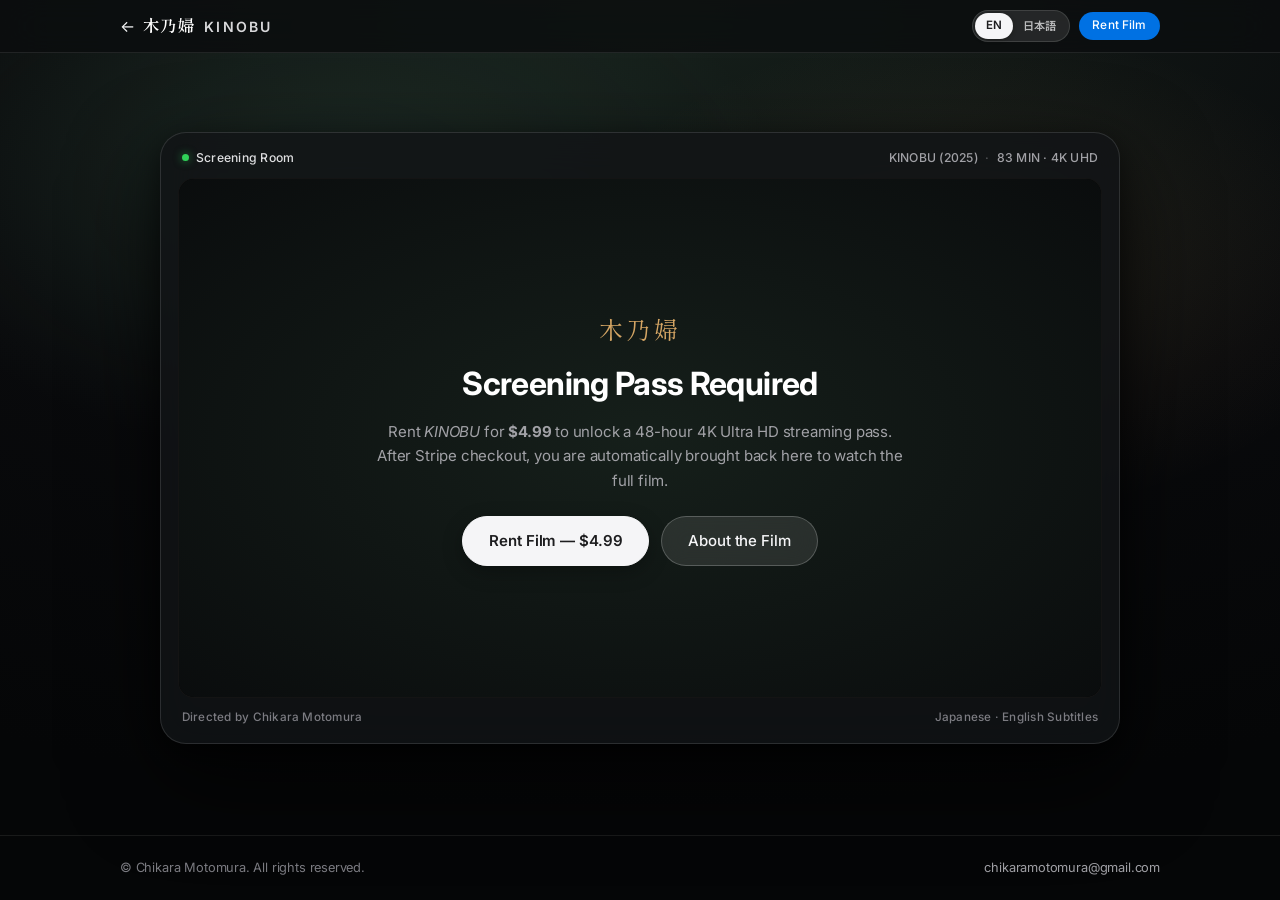
==== commit a49080b9: "Remove film download option and streamline site to .99 rental pass" ====
--- a/watch.html
+++ b/watch.html
@@ -31,7 +31,7 @@
           <button type="button" class="lang-btn is-active" data-set-lang="en" aria-pressed="true" lang="en">EN</button>
           <button type="button" class="lang-btn" data-set-lang="ja" aria-pressed="false" lang="ja">日本語</button>
         </div>
-        <a class="nav-watch-pill" href="./#watch" id="watch-nav-upgrade" data-i18n="watchRoom.options">Watch Options</a>
+        <a class="nav-watch-pill" href="./#watch" id="watch-nav-upgrade" data-i18n="watchRoom.options">Rent Film</a>
       </div>
     </div>
   </nav>
@@ -68,11 +68,11 @@
             <span class="watch-gate-seal" lang="ja" aria-hidden="true">木乃婦</span>
             <h1 class="watch-gate-title" id="watch-gate-title" data-i18n="watchRoom.gateTitle">Screening Pass Required</h1>
             <p class="watch-gate-copy" id="watch-gate-copy" data-i18n-html="watchRoom.gateCopy">
-              Rent <em>KINOBU</em> for <strong>$4.99</strong> (48-hour 4K stream) or purchase the digital edition for <strong>$14.99</strong> (unlimited streaming + 4K MP4 download). After Stripe checkout, you are automatically brought back here to watch or download.
+              Rent <em>KINOBU</em> for <strong>$4.99</strong> to unlock a 48-hour 4K Ultra HD streaming pass. After Stripe checkout, you are automatically brought back here to watch the full film.
             </p>
             <div class="watch-gate-actions">
               <a class="btn btn--hero-primary" id="watch-gate-rent" href="./#watch" rel="noopener" data-i18n="watchRoom.gateRentCta">Rent Film — $4.99</a>
-              <a class="btn btn--hero-secondary" id="watch-gate-download" href="./#watch" rel="noopener" data-i18n="watchRoom.gateDownloadCta">Download Film — $14.99</a>
+              <a class="btn btn--hero-secondary" href="./" data-i18n="watchRoom.backHome">About the Film</a>
             </div>
           </div>
         </div>
@@ -83,13 +83,9 @@
         </div>
       </div>
 
-      <!-- Post-purchase playback & download controls bar -->
+      <!-- Post-purchase rental status bar -->
       <div class="watch-controls-bar" id="watch-controls-bar" hidden>
         <p class="watch-expiry" id="watch-expiry"></p>
-        <div class="watch-download-group">
-          <a class="btn btn--hero-primary" id="watch-download-en" href="#" download hidden data-i18n="watchRoom.downloadEn">Download 4K MP4 (EN Subtitles)</a>
-          <a class="btn btn--hero-secondary" id="watch-download-ja" href="#" download hidden data-i18n="watchRoom.downloadJa">Download 4K MP4 (Original · No Sub)</a>
-        </div>
       </div>
     </div>
   </main>
--- a/styles.css
+++ b/styles.css
@@ -859,7 +859,7 @@
 }
 
 /* ==========================================================================
-   2. WATCH — RENT ($4.99) & DOWNLOAD ($14.99) APPLE BENTO CARDS
+   2. WATCH — RENT FILM ($4.99) APPLE BENTO PASS
    ========================================================================== */
 
 .tickets-grid {
@@ -869,7 +869,7 @@
 }
 
 @media (min-width: 760px) {
-  .tickets-grid {
+  .tickets-grid:not(.tickets-grid--single) {
     grid-template-columns: repeat(2, minmax(0, 1fr));
     gap: 1.6rem;
   }
@@ -892,7 +892,7 @@
   box-shadow: var(--shadow-card-hover);
 }
 
-/* Featured Ownership / Download Card (Dark Obsidian + Kyoto Pine Glow) */
+/* Featured Cinema Rental Pass (Dark Obsidian + Kyoto Pine Glow) */
 .ticket-card--featured {
   background: linear-gradient(160deg, #17211c 0%, #101214 55%, #0c0d0f 100%);
   color: #f5f5f7;
@@ -902,6 +902,29 @@
 
 .ticket-card--featured:hover {
   box-shadow: 0 26px 60px rgba(0, 0, 0, 0.24);
+}
+
+@media (min-width: 820px) {
+  .ticket-card--single {
+    display: grid;
+    grid-template-columns: minmax(0, 1.55fr) minmax(260px, 0.85fr);
+    gap: 2.5rem;
+    align-items: center;
+    padding: 2.35rem 2.5rem;
+  }
+
+  .ticket-card--single .ticket-features {
+    display: grid;
+    grid-template-columns: repeat(2, minmax(0, 1fr));
+    gap: 0.75rem 1.4rem;
+    margin-bottom: 0;
+  }
+
+  .ticket-card--single .ticket-action {
+    margin-top: 0;
+    padding-left: 2.35rem;
+    border-left: 1px solid rgba(255, 255, 255, 0.12);
+  }
 }
 
 .ticket-badge-row {
@@ -1675,7 +1698,7 @@
 }
 
 /* ==========================================================================
-   8. SCREENING & DOWNLOAD ROOM (watch.html)
+   8. 4K SCREENING ROOM (watch.html)
    ========================================================================== */
 
 body.watch-room {
@@ -1751,15 +1774,14 @@
 
 .watch-controls-bar {
   margin-top: 1.25rem;
-  padding: 1.1rem 1.35rem;
+  padding: 1rem 1.35rem;
   border-radius: var(--radius-lg);
   background: rgba(255, 255, 255, 0.06);
   border: 1px solid rgba(255, 255, 255, 0.12);
   display: flex;
-  flex-wrap: wrap;
-  align-items: center;
-  justify-content: space-between;
-  gap: 0.9rem 1.5rem;
+  align-items: center;
+  justify-content: center;
+  text-align: center;
 }
 
 .watch-controls-bar[hidden] {
@@ -1770,12 +1792,6 @@
   margin: 0;
   font-size: 0.88rem;
   color: rgba(245, 245, 247, 0.86);
-}
-
-.watch-download-group {
-  display: flex;
-  flex-wrap: wrap;
-  gap: 0.65rem;
 }
 
 .watch-footer {
